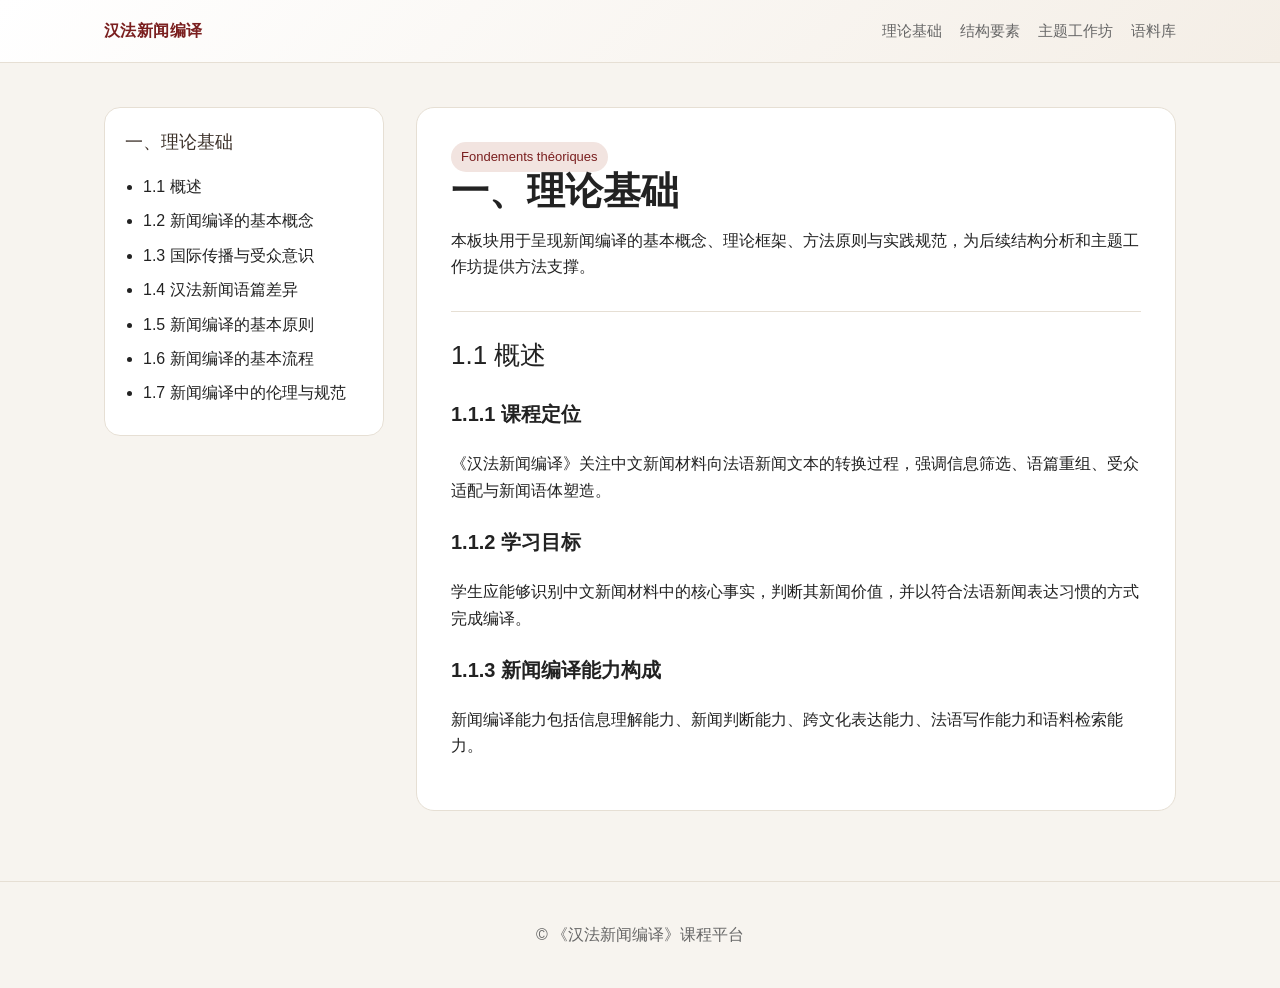
==== 01-fondements/index.html @ 31303fdd "Add files via upload" ====
<!doctype html>
<html lang="zh-CN"><head><meta charset="utf-8"><meta name="viewport" content="width=device-width, initial-scale=1"><title>理论基础</title><link rel="stylesheet" href="../assets/css/style.css"></head>
<body><header class="site-header"><nav class="top-nav"><a class="brand" href="../index.html">汉法新闻编译</a><div class="nav-links"><a href="../01-fondements/index.html">理论基础</a><a href="../02-structure/index.html">结构要素</a><a href="../03-ateliers/index.html">主题工作坊</a><a href="../04-corpus/index.html">语料库</a></div></nav></header>
<main class="container content-layout"><aside class="sidebar"><h2>一、理论基础</h2><ul><li>1.1 概述</li><li>1.2 新闻编译的基本概念</li><li>1.3 国际传播与受众意识</li><li>1.4 汉法新闻语篇差异</li><li>1.5 新闻编译的基本原则</li><li>1.6 新闻编译的基本流程</li><li>1.7 新闻编译中的伦理与规范</li></ul></aside>
<article class="article"><span class="badge">Fondements théoriques</span><h1>一、理论基础</h1><p>本板块用于呈现新闻编译的基本概念、理论框架、方法原则与实践规范，为后续结构分析和主题工作坊提供方法支撑。</p><h2>1.1 概述</h2><h3>1.1.1 课程定位</h3><p>《汉法新闻编译》关注中文新闻材料向法语新闻文本的转换过程，强调信息筛选、语篇重组、受众适配与新闻语体塑造。</p><h3>1.1.2 学习目标</h3><p>学生应能够识别中文新闻材料中的核心事实，判断其新闻价值，并以符合法语新闻表达习惯的方式完成编译。</p><h3>1.1.3 新闻编译能力构成</h3><p>新闻编译能力包括信息理解能力、新闻判断能力、跨文化表达能力、法语写作能力和语料检索能力。</p></article></main><footer class="site-footer"><p>© 《汉法新闻编译》课程平台</p></footer></body></html>
---- assets/css/style.css ----
:root {
  --bg: #f7f4ef;
  --paper: #ffffff;
  --ink: #222222;
  --muted: #666666;
  --line: #e6dfd4;
  --accent: #7a1f1f;
  --accent-soft: #f2e4e0;
  --shadow: 0 12px 30px rgba(30, 20, 10, 0.08);
}
* { box-sizing: border-box; }
body {
  margin: 0;
  font-family: -apple-system, BlinkMacSystemFont, "Segoe UI", "Noto Sans SC", "Microsoft YaHei", Arial, sans-serif;
  line-height: 1.65;
  color: var(--ink);
  background: var(--bg);
}
a { color: inherit; text-decoration: none; }
.site-header {
  background: linear-gradient(135deg, #fff 0%, #f4eee6 100%);
  border-bottom: 1px solid var(--line);
}
.top-nav {
  max-width: 1120px;
  margin: 0 auto;
  padding: 18px 24px;
  display: flex;
  justify-content: space-between;
  align-items: center;
  gap: 24px;
}
.brand { font-weight: 700; color: var(--accent); letter-spacing: .03em; }
.nav-links { display: flex; gap: 18px; flex-wrap: wrap; font-size: 15px; color: var(--muted); }
.nav-links a:hover { color: var(--accent); }
.hero {
  max-width: 1120px;
  margin: 0 auto;
  padding: 70px 24px 82px;
}
.eyebrow { color: var(--accent); text-transform: uppercase; letter-spacing: .14em; font-size: 14px; margin: 0 0 12px; }
h1 { font-size: clamp(38px, 6vw, 72px); line-height: 1.05; margin: 0; }
h2 { font-size: clamp(24px, 3vw, 40px); margin: 14px 0 0; font-weight: 500; color: #3b3028; }
.hero-text { max-width: 760px; font-size: 18px; color: var(--muted); margin-top: 24px; }
.container { max-width: 1120px; margin: 0 auto; padding: 44px 24px 70px; }
.grid { display: grid; gap: 22px; }
.four-cards { grid-template-columns: repeat(4, minmax(0, 1fr)); }
.card {
  display: block;
  background: var(--paper);
  border: 1px solid var(--line);
  border-radius: 18px;
  padding: 24px;
  box-shadow: var(--shadow);
  transition: transform .18s ease, border-color .18s ease;
}
.card:hover { transform: translateY(-4px); border-color: #d8b7ae; }
.card-number { color: var(--accent); font-weight: 700; font-size: 13px; letter-spacing: .14em; }
.card h3 { margin: 14px 0 6px; font-size: 22px; }
.fr-title { font-size: 18px; color: var(--accent); margin: 0 0 12px; }
.card p:last-child { color: var(--muted); margin-bottom: 0; }
.panel {
  margin-top: 34px;
  background: var(--paper);
  border: 1px solid var(--line);
  border-radius: 18px;
  padding: 28px;
}
.steps { display: grid; grid-template-columns: repeat(3, 1fr); gap: 22px; }
.steps div { padding: 18px; background: #faf8f5; border-radius: 14px; }
.steps p { margin-bottom: 0; color: var(--muted); }
.content-layout { display: grid; grid-template-columns: 280px 1fr; gap: 32px; }
.sidebar { position: sticky; top: 18px; align-self: start; background: var(--paper); border: 1px solid var(--line); border-radius: 16px; padding: 20px; }
.sidebar h2 { font-size: 18px; margin-top: 0; }
.sidebar ul { padding-left: 18px; margin-bottom: 0; }
.sidebar li { margin: 8px 0; }
.article { background: var(--paper); border: 1px solid var(--line); border-radius: 18px; padding: 34px; }
.article h1 { font-size: 38px; }
.article h2 { font-size: 26px; color: var(--ink); border-top: 1px solid var(--line); padding-top: 22px; margin-top: 30px; }
.article h3 { font-size: 20px; margin-top: 22px; }
.badge { display: inline-block; background: var(--accent-soft); color: var(--accent); border-radius: 999px; padding: 4px 10px; font-size: 13px; margin-right: 8px; }
.search-box { display: grid; grid-template-columns: 1fr 180px 150px; gap: 12px; margin: 22px 0; }
input, select, button { font: inherit; border: 1px solid var(--line); border-radius: 12px; padding: 12px 14px; background: #fff; }
button { background: var(--accent); color: #fff; cursor: pointer; border-color: var(--accent); }
.result { border: 1px solid var(--line); border-radius: 14px; padding: 18px; margin: 14px 0; background: #fff; }
.result h3 { margin: 0 0 8px; }
.meta { color: var(--muted); font-size: 14px; }
.site-footer { text-align: center; color: var(--muted); border-top: 1px solid var(--line); padding: 24px; }
@media (max-width: 900px) {
  .four-cards { grid-template-columns: repeat(2, 1fr); }
  .content-layout { grid-template-columns: 1fr; }
  .sidebar { position: static; }
  .steps { grid-template-columns: 1fr; }
  .search-box { grid-template-columns: 1fr; }
}
@media (max-width: 560px) {
  .four-cards { grid-template-columns: 1fr; }
  .top-nav { align-items: flex-start; flex-direction: column; }
}
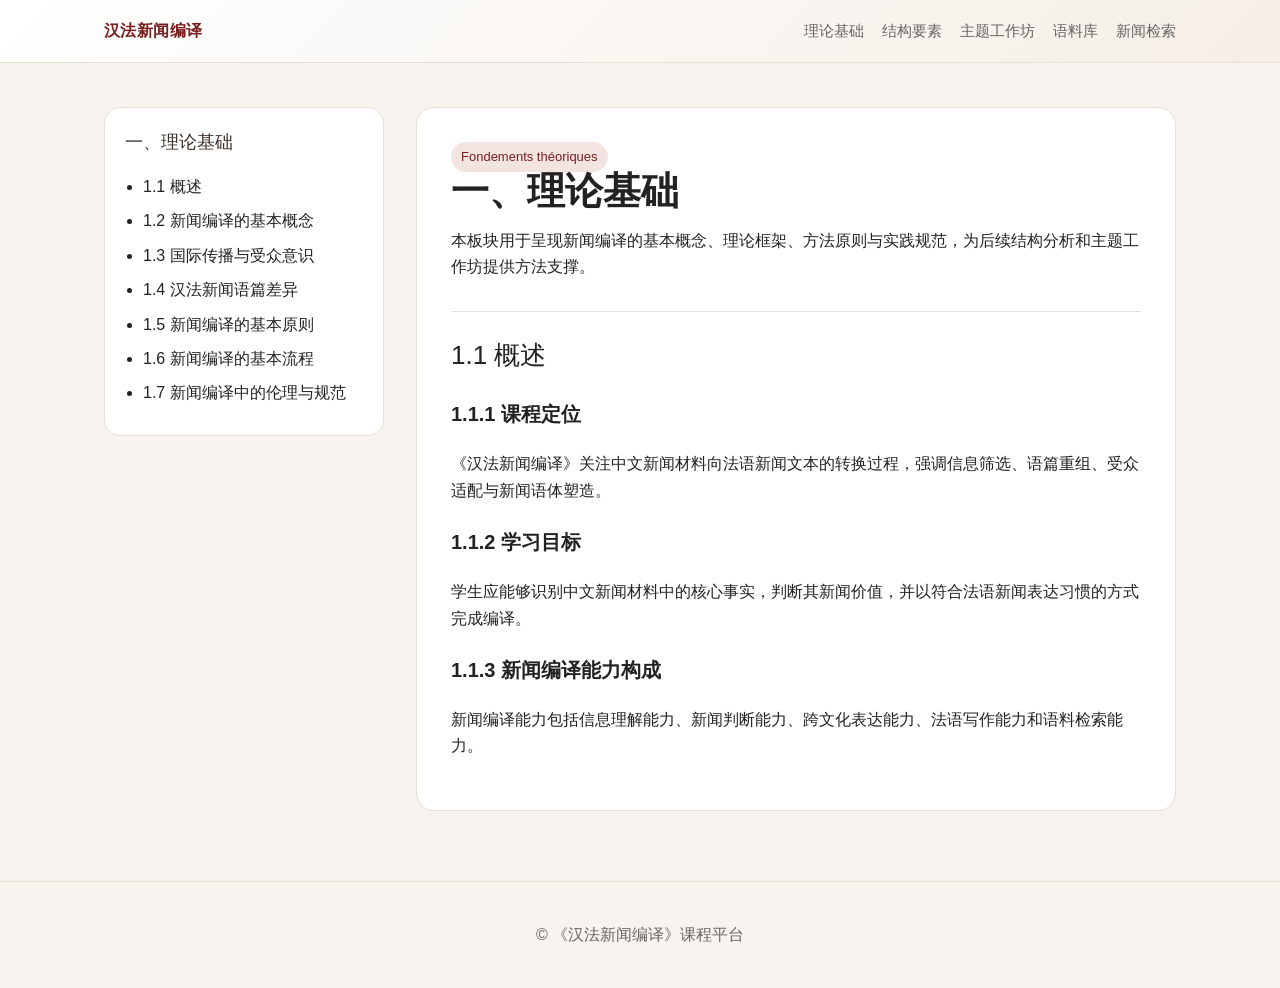
==== commit 5082211a: "Add Xinhua news search with reviewed Chinese pairs and date safeguards" ====
--- a/01-fondements/index.html
+++ b/01-fondements/index.html
@@ -1,5 +1,5 @@
 <!doctype html>
 <html lang="zh-CN"><head><meta charset="utf-8"><meta name="viewport" content="width=device-width, initial-scale=1"><title>理论基础</title><link rel="stylesheet" href="../assets/css/style.css"></head>
-<body><header class="site-header"><nav class="top-nav"><a class="brand" href="../index.html">汉法新闻编译</a><div class="nav-links"><a href="../01-fondements/index.html">理论基础</a><a href="../02-structure/index.html">结构要素</a><a href="../03-ateliers/index.html">主题工作坊</a><a href="../04-corpus/index.html">语料库</a></div></nav></header>
+<body><header class="site-header"><nav class="top-nav"><a class="brand" href="../index.html">汉法新闻编译</a><div class="nav-links"><a href="../01-fondements/index.html">理论基础</a><a href="../02-structure/index.html">结构要素</a><a href="../03-ateliers/index.html">主题工作坊</a><a href="../04-corpus/index.html">语料库</a><a href="../04-corpus/news.html">新闻检索</a></div></nav></header>
 <main class="container content-layout"><aside class="sidebar"><h2>一、理论基础</h2><ul><li>1.1 概述</li><li>1.2 新闻编译的基本概念</li><li>1.3 国际传播与受众意识</li><li>1.4 汉法新闻语篇差异</li><li>1.5 新闻编译的基本原则</li><li>1.6 新闻编译的基本流程</li><li>1.7 新闻编译中的伦理与规范</li></ul></aside>
 <article class="article"><span class="badge">Fondements théoriques</span><h1>一、理论基础</h1><p>本板块用于呈现新闻编译的基本概念、理论框架、方法原则与实践规范，为后续结构分析和主题工作坊提供方法支撑。</p><h2>1.1 概述</h2><h3>1.1.1 课程定位</h3><p>《汉法新闻编译》关注中文新闻材料向法语新闻文本的转换过程，强调信息筛选、语篇重组、受众适配与新闻语体塑造。</p><h3>1.1.2 学习目标</h3><p>学生应能够识别中文新闻材料中的核心事实，判断其新闻价值，并以符合法语新闻表达习惯的方式完成编译。</p><h3>1.1.3 新闻编译能力构成</h3><p>新闻编译能力包括信息理解能力、新闻判断能力、跨文化表达能力、法语写作能力和语料检索能力。</p></article></main><footer class="site-footer"><p>© 《汉法新闻编译》课程平台</p></footer></body></html>
